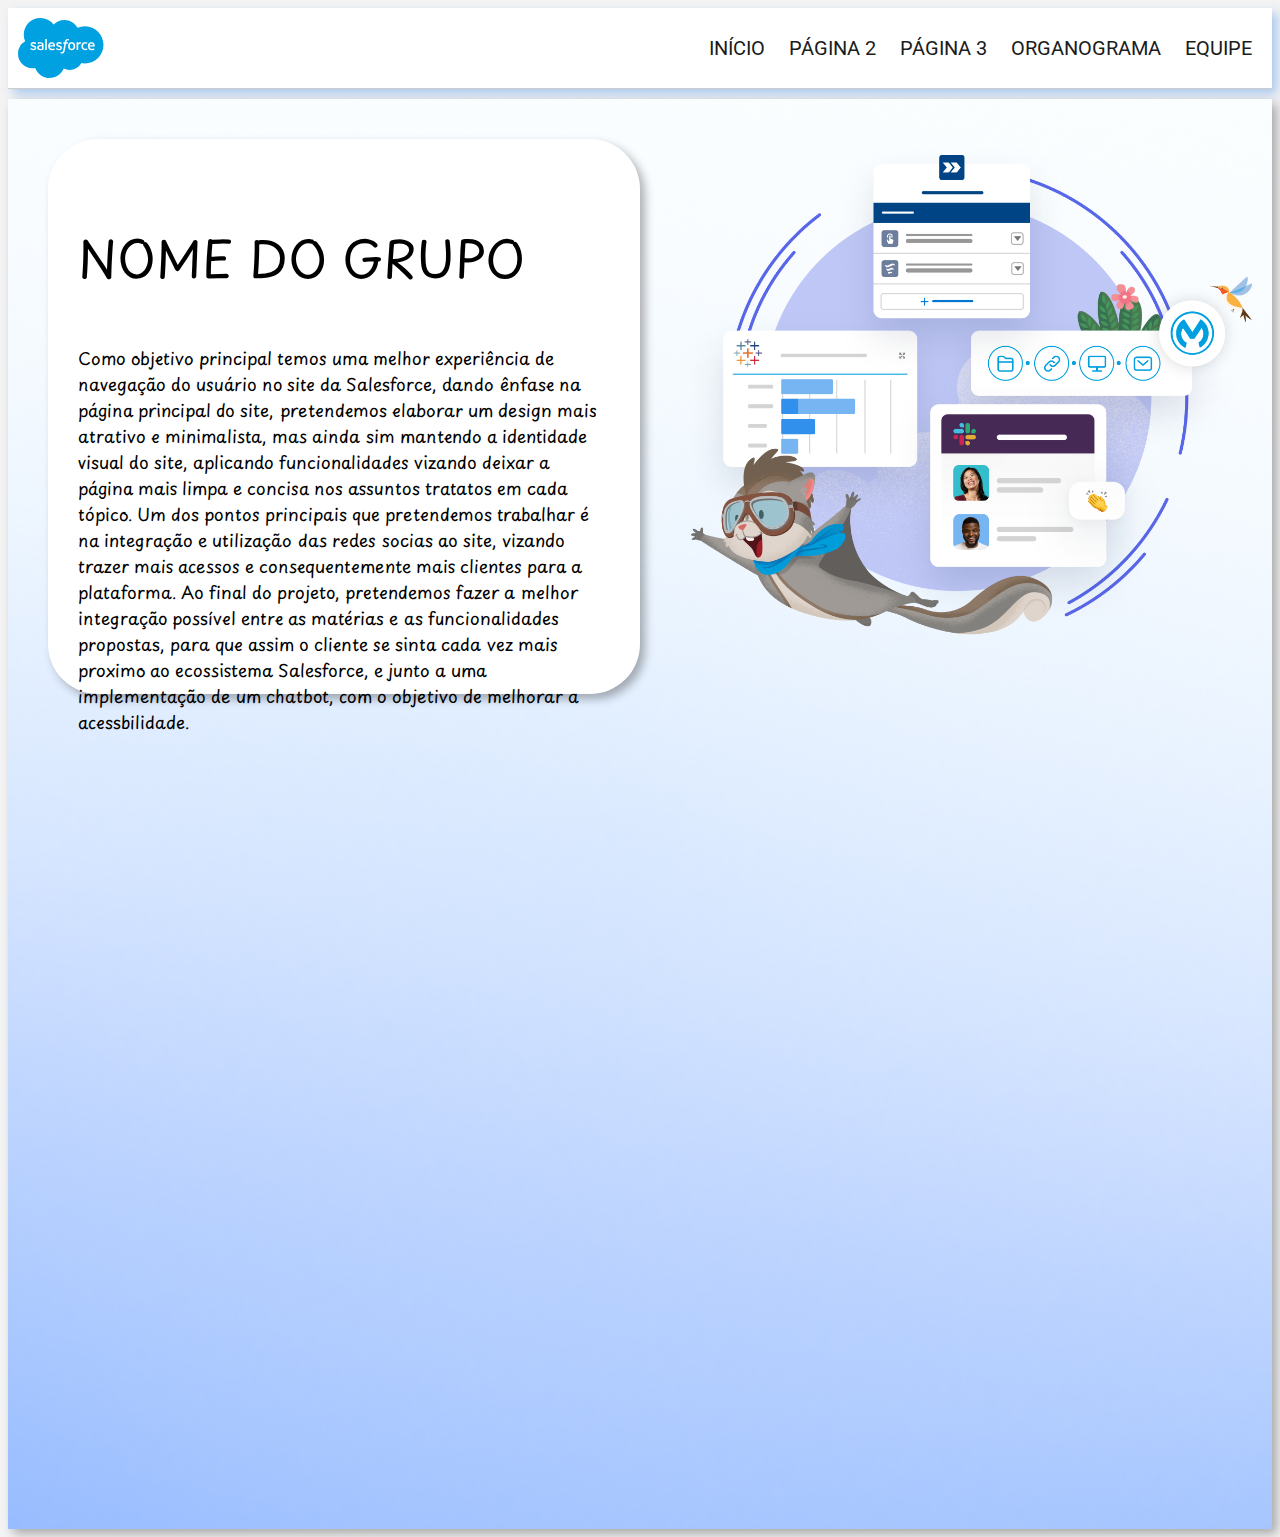
==== web-dev/src/index.html @ db840d7d "ajuste webdev" ====
<!DOCTYPE html>
<html>
<head>
    <meta charset="UTF-8">
    <title>Página Inicial</title>
    <link rel="stylesheet" href="./css/style.css">
</head>
<body>
    <header>
        <img class="logo" src="./img/logo-salesforce.svg" alt="logo">
        <nav>
            <a href="./index.html">INÍCIO</a>
            <a href="#pagina-funcionalidade-1">PÁGINA 2</a>
            <a href="#pagina-funcionalidade-2">PÁGINA 3</a>
            <a href="./organograma.html">ORGANOGRAMA</a>
            <a href="./equipe.html">EQUIPE</a>
        </nav>
    </header>
    <section class="main-section" id="pagina-inicial">
        <div class="main-div">
            <div class="line1">
                <div class="text-main">
                    <p class="main-title">NOME DO GRUPO</p class="title">
                    <p class="main-p">Como objetivo principal temos uma melhor experiência de navegação do usuário no site da Salesforce, dando ênfase na página principal do site, pretendemos elaborar um design mais atrativo e minimalista, mas ainda sim mantendo a identidade visual do site, aplicando funcionalidades vizando deixar a página mais limpa e concisa nos assuntos tratatos em cada tópico. Um dos pontos principais que pretendemos trabalhar é na integração e utilização das redes socias ao site, vizando trazer mais acessos e consequentemente mais clientes para a plataforma. Ao final do projeto, pretendemos fazer a melhor integração possível entre as matérias e as funcionalidades propostas, para que assim o cliente se sinta cada vez mais proximo ao ecossistema Salesforce, e junto a uma implementação de um chatbot, com o objetivo de melhorar a acessbilidade.</p>
                </div>
                <div class="div-jumbo">
                    <img class="jumbo" src="./img/jumbo.png" alt="">
                </div>
            </div>
            
        </div>
    </section>
</body>
</html>
---- web-dev/src/css/style.css ----
@import url('https://fonts.googleapis.com/css2?family=Playpen+Sans&family=Roboto&display=swap');
@import url('https://fonts.googleapis.com/css2?family=Playpen+Sans&display=swap');

body {
    font-family: 'Roboto', sans-serif;
    background-color: #f3f3f3;
}

/* ========
    HEADER
   ======== */

header {
    display: flex;
    align-items: center;
    background-color: #fff;
    color: #1b1c1c;
    justify-content: space-between;
    border-bottom: 1px solid #cccccc;
    box-shadow: 5px 5px 10px rgba(0, 104, 231, 0.3);
}

header h1 {
    margin-left: 10px;
}

.logo {
    height: 60px;
    padding: 10px;
}

nav {
    background-color: #fff;
    padding: 10px;
}
nav a {
    color: #1b1c1c;
    text-decoration: none;
    margin: 0 10px;
    font-size: 20px;
    transition: all;
}

nav a:hover {
    text-decoration: underline;
}

/* ========
    HEADER END
   ======== */

/* ========
    GENERAL
   ======== */

section {
    background-color: #ffffff;
    margin-top: 10px;
    padding: 20px;
    
}

section p {
    font-family: 'Roboto', sans-serif;
    font-size: 17px;
}

h2 {
    color: #000;
}

/* ========
    GENERAL END
   ======== */

/* ========
    PAG-INICIAL
   ======== */

.main-section {
    display: flex;
    box-shadow: 5px 5px 10px rgba(0, 0, 0, 0.3);
    background-image: url(./../img/main-bg2.jpg);
    background-position: center;
}

.main-div {
    display: flex;
    min-height: 150vh;
    padding: 20px;
}

.line1 {
    display: flex;
}

.text-main {
    background-color: #fff;
    max-height: 55vh;
    padding: 30px;
    border-radius: 50px;
    box-shadow: 5px 5px 10px rgba(0, 0, 0, 0.3);
}

.div-jumbo {
    min-width: 50%;
    display: flex;
    justify-content: center;
    
}

.jumbo {
    height: 500px;
    margin-left: 60px;
}

.main-title {
    font-family: 'Playpen Sans', cursive;
    font-size: 50px;
}

.main-p {
    font-family: 'Playpen Sans', cursive;
    color: #000;
}

/* ========
    PAG-INICIAL END
   ======== */

/* ========
    ORGANOGRAMA 
   ======== */

.organograma-section {
    display: flex;
    box-shadow: 5px 5px 10px rgba(0, 0, 0, 0.3);
}

/* ========
    ORGANOGRAMA END
   ======== */

/* ========
    EQUIPE
   ======== */

.box-equipe {
    min-height: 80vh;
}

.equipe {
    display: flex;
    flex-direction: column;
    align-items: center;
    border-bottom: 1px solid #cccccc;
    box-shadow: 5px 5px 10px rgba(0, 104, 231, 0.3);
    /* margin: 10px; */
    min-width: 30%;
    background-color: rgb(255, 255, 255);
}

.equipe-screen {
    display: flex;
    justify-content: space-between;
}


.imagem img {
    width: 100px;
    margin-top: 10px;
    border: 2px solid #fff;
    border-radius: 100%;
}

/* ========
    EQUIPE END
   ======== */
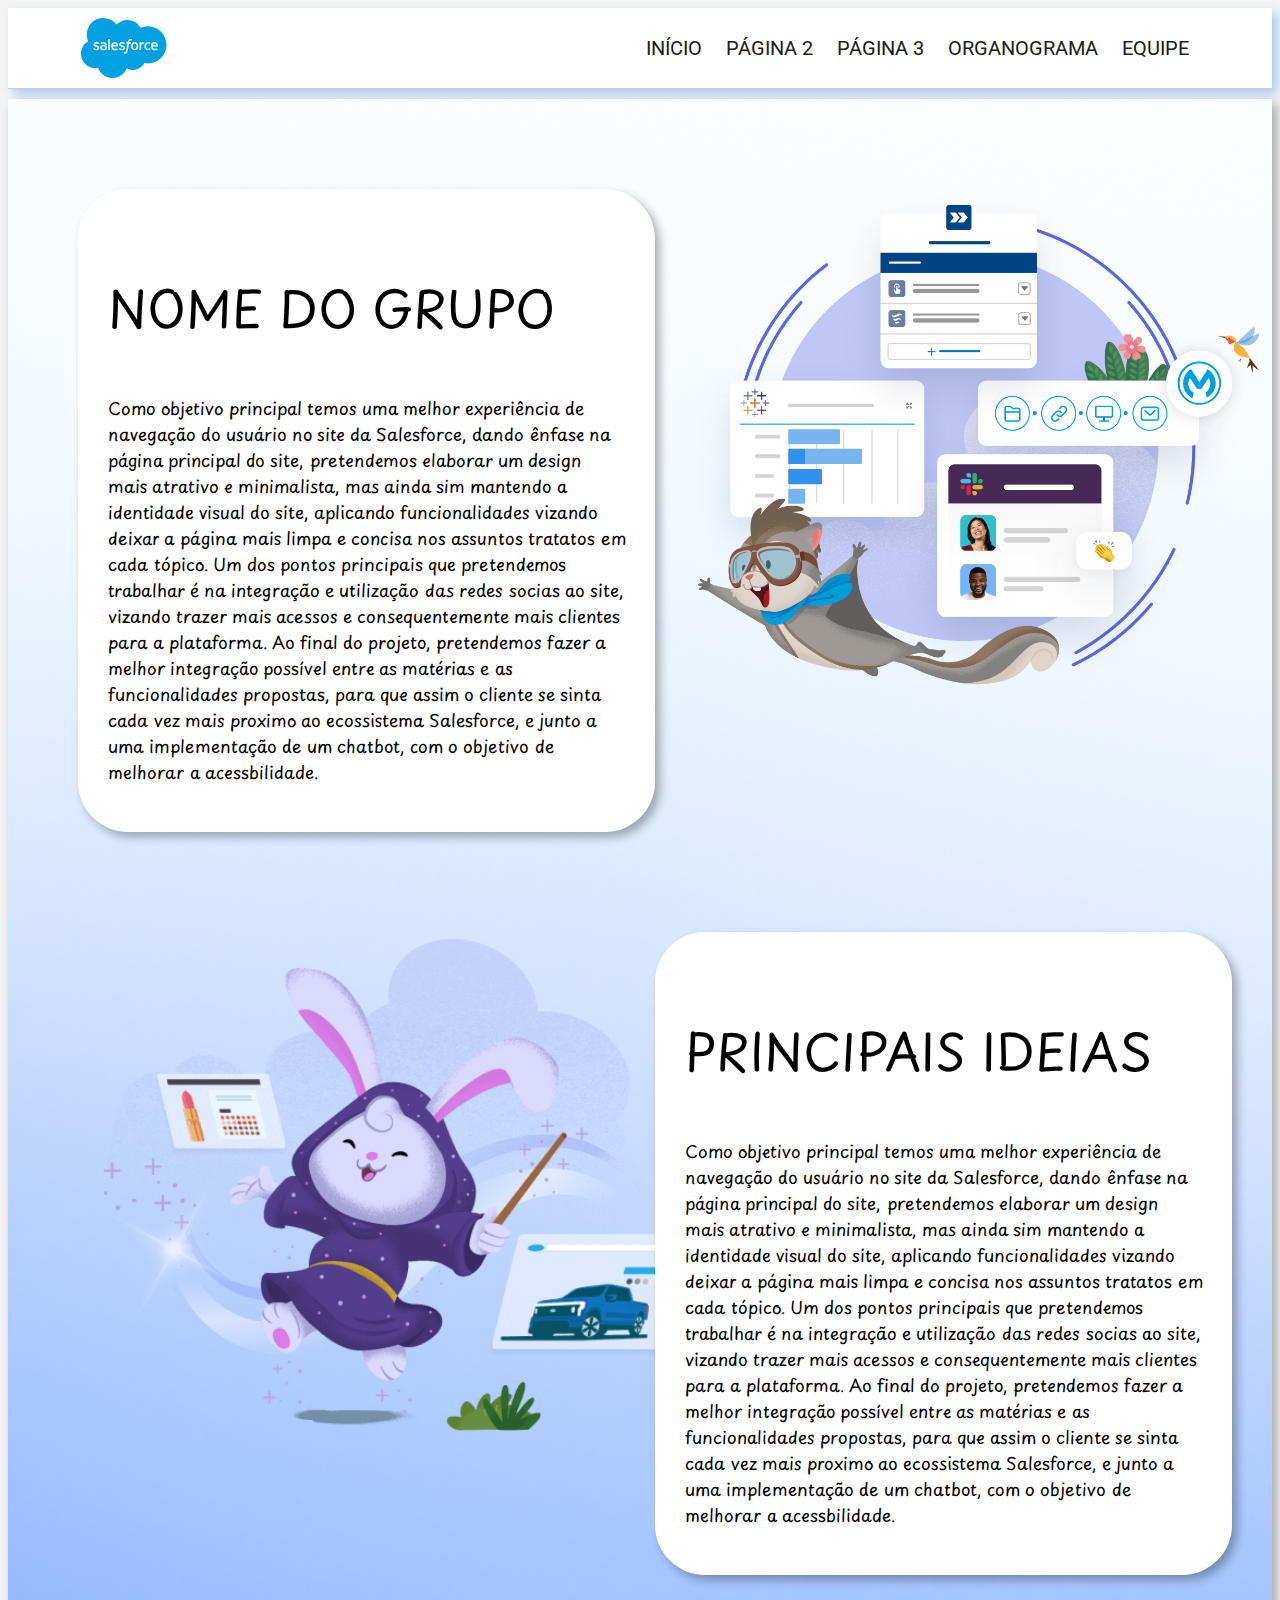
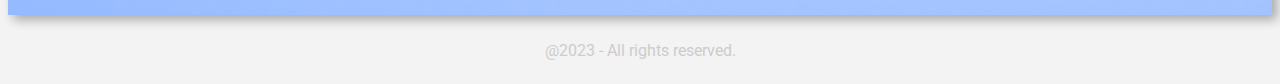
==== commit 3250aea2: "ajuste pag inicial" ====
--- a/web-dev/src/index.html
+++ b/web-dev/src/index.html
@@ -27,8 +27,19 @@
                     <img class="jumbo" src="./img/jumbo.png" alt="">
                 </div>
             </div>
-            
+            <div class="line2">
+                <div class="div-jumbo">
+                    <img class="jumbo" src="./img/coelho.png" alt="">
+                </div>
+                <div class="text-main">
+                    <p class="main-title">PRINCIPAIS IDEIAS</p class="title">
+                    <p class="main-p">Como objetivo principal temos uma melhor experiência de navegação do usuário no site da Salesforce, dando ênfase na página principal do site, pretendemos elaborar um design mais atrativo e minimalista, mas ainda sim mantendo a identidade visual do site, aplicando funcionalidades vizando deixar a página mais limpa e concisa nos assuntos tratatos em cada tópico. Um dos pontos principais que pretendemos trabalhar é na integração e utilização das redes socias ao site, vizando trazer mais acessos e consequentemente mais clientes para a plataforma. Ao final do projeto, pretendemos fazer a melhor integração possível entre as matérias e as funcionalidades propostas, para que assim o cliente se sinta cada vez mais proximo ao ecossistema Salesforce, e junto a uma implementação de um chatbot, com o objetivo de melhorar a acessbilidade.</p>
+                </div>
+            </div>
         </div>
     </section>
+    <footer>
+        <p class="footer-p">@2023 - All rights reserved.</p>
+    </footer>
 </body>
 </html>
--- a/web-dev/src/css/style.css
+++ b/web-dev/src/css/style.css
@@ -27,11 +27,13 @@
 .logo {
     height: 60px;
     padding: 10px;
+    margin-left: 5%;
 }
 
 nav {
     background-color: #fff;
     padding: 10px;
+    margin-right: 5%;
 }
 nav a {
     color: #1b1c1c;
@@ -86,17 +88,25 @@
 
 .main-div {
     display: flex;
+    flex-direction: column;
     min-height: 150vh;
     padding: 20px;
 }
 
 .line1 {
     display: flex;
+    margin-left: 2.5%;
+    margin-top: 50px;
+}
+
+.line2 {
+    display: flex;
+    margin-left: 2.5%;
+    margin-top: 100px;
 }
 
 .text-main {
     background-color: #fff;
-    max-height: 55vh;
     padding: 30px;
     border-radius: 50px;
     box-shadow: 5px 5px 10px rgba(0, 0, 0, 0.3);
@@ -175,4 +185,14 @@
 
 /* ========
     EQUIPE END
-   ======== */+   ======== */
+
+footer {
+    margin-top: 10px;
+    display: flex;
+    justify-content: center;
+}
+
+.footer-p {
+    color: #cccccc;
+}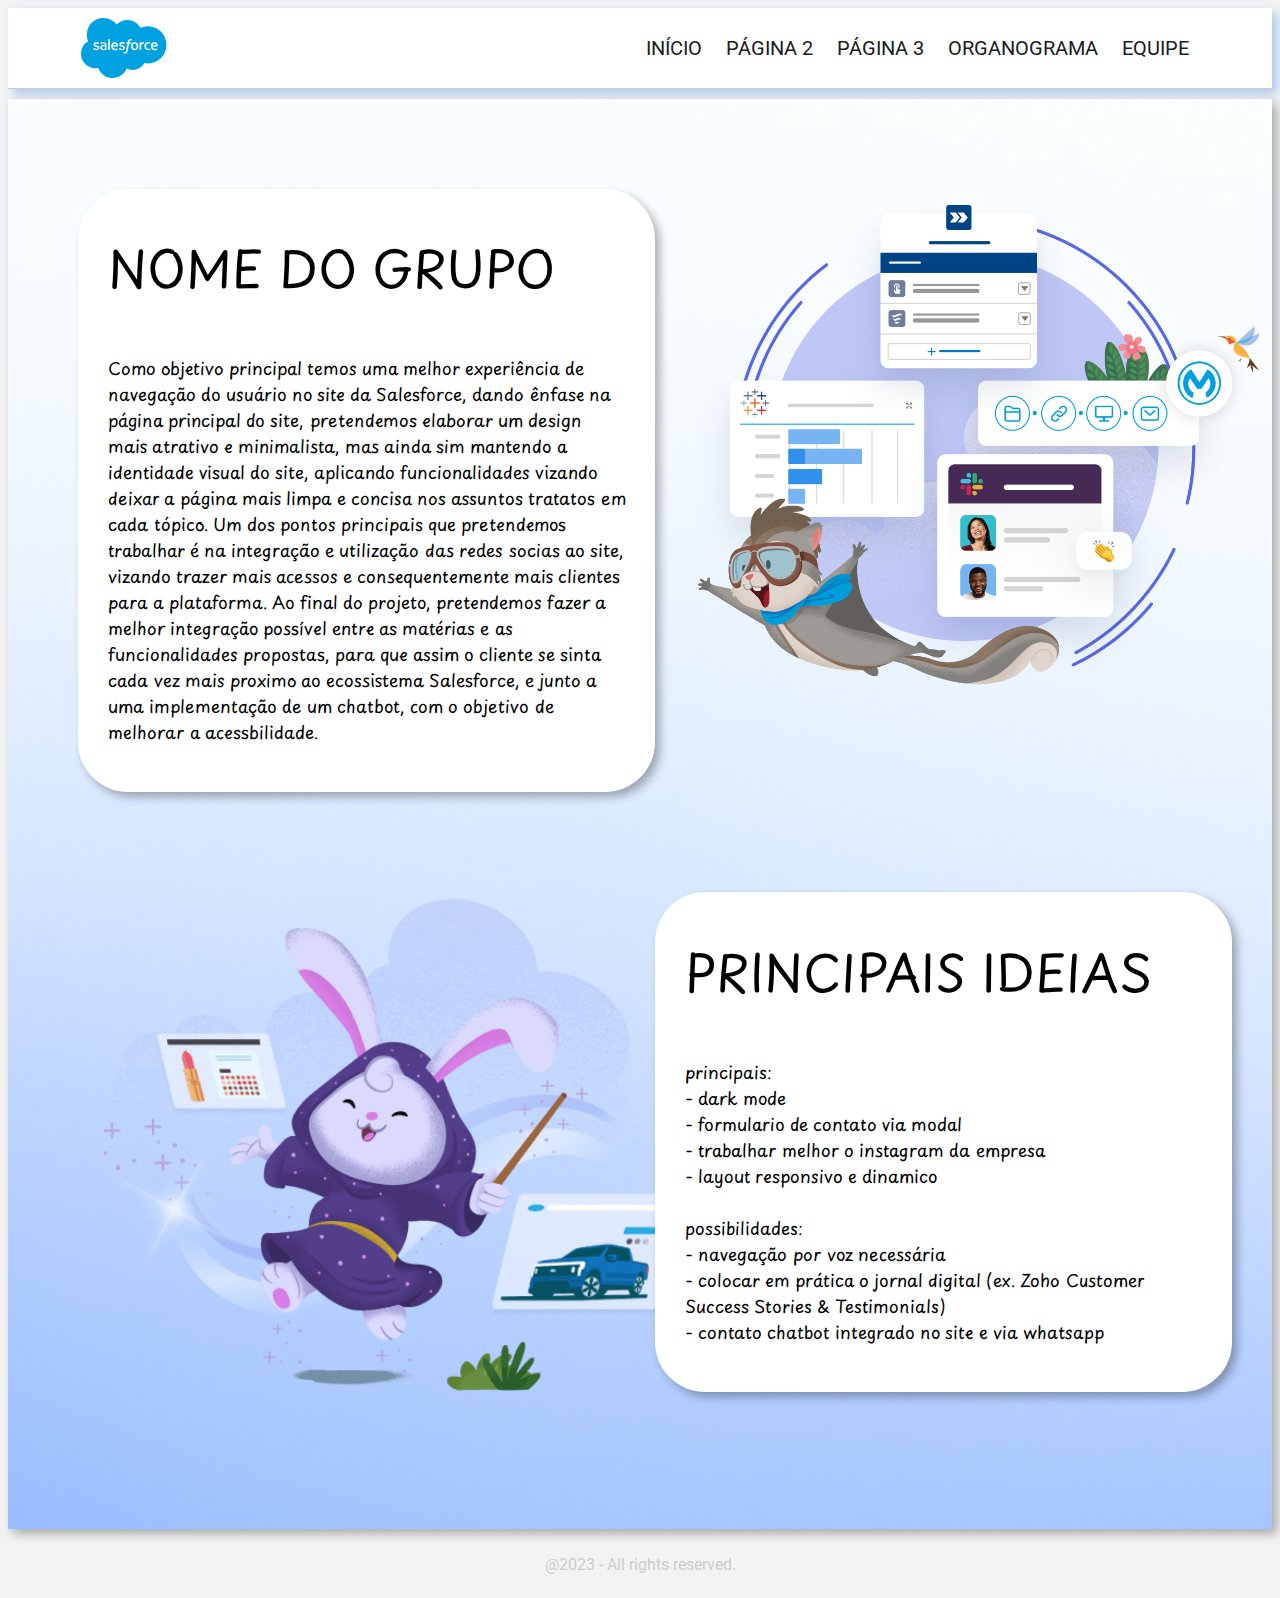
==== commit 96635879: "final da pag inicial" ====
--- a/web-dev/src/index.html
+++ b/web-dev/src/index.html
@@ -33,7 +33,18 @@
                 </div>
                 <div class="text-main">
                     <p class="main-title">PRINCIPAIS IDEIAS</p class="title">
-                    <p class="main-p">Como objetivo principal temos uma melhor experiência de navegação do usuário no site da Salesforce, dando ênfase na página principal do site, pretendemos elaborar um design mais atrativo e minimalista, mas ainda sim mantendo a identidade visual do site, aplicando funcionalidades vizando deixar a página mais limpa e concisa nos assuntos tratatos em cada tópico. Um dos pontos principais que pretendemos trabalhar é na integração e utilização das redes socias ao site, vizando trazer mais acessos e consequentemente mais clientes para a plataforma. Ao final do projeto, pretendemos fazer a melhor integração possível entre as matérias e as funcionalidades propostas, para que assim o cliente se sinta cada vez mais proximo ao ecossistema Salesforce, e junto a uma implementação de um chatbot, com o objetivo de melhorar a acessbilidade.</p>
+                    <p class="main-p">principais:<br>
+
+                        - dark mode<br>
+                        - formulario de contato via modal<br>
+                        - trabalhar melhor o instagram da empresa<br>
+                        - layout responsivo e dinamico<br><br>
+                        
+                        possibilidades:<br>
+                        
+                        - navegação por voz necessária<br>
+                        - colocar em prática o jornal digital (ex. Zoho Customer Success Stories & Testimonials)<br>
+                        - contato chatbot integrado no site e via whatsapp</p>
                 </div>
             </div>
         </div>
--- a/web-dev/src/css/style.css
+++ b/web-dev/src/css/style.css
@@ -4,6 +4,8 @@
 body {
     font-family: 'Roboto', sans-serif;
     background-color: #f3f3f3;
+    margin: 1;
+    padding: 0;
 }
 
 /* ========
@@ -127,6 +129,7 @@
 .main-title {
     font-family: 'Playpen Sans', cursive;
     font-size: 50px;
+    margin-top: 2%;
 }
 
 .main-p {
@@ -156,18 +159,23 @@
    ======== */
 
 .box-equipe {
-    min-height: 80vh;
+    font-family: 'Playpen Sans', cursive;
+    min-height: 83vh;
+    /* background-image: url(./../img/main-bg.jpg);
+    background-position: center; */
+    box-shadow: 5px 5px 10px rgba(0, 0, 0, 0.3);
 }
 
 .equipe {
     display: flex;
     flex-direction: column;
     align-items: center;
-    border-bottom: 1px solid #cccccc;
+    /* border-bottom: 1px solid #cccccc; */
     box-shadow: 5px 5px 10px rgba(0, 104, 231, 0.3);
     /* margin: 10px; */
     min-width: 30%;
-    background-color: rgb(255, 255, 255);
+    background-image: url(./../img/main-bg2.jpg);
+    background-position: center;
 }
 
 .equipe-screen {
@@ -179,7 +187,7 @@
 .imagem img {
     width: 100px;
     margin-top: 10px;
-    border: 2px solid #fff;
+    border: 5px solid #fff;
     border-radius: 100%;
 }
 
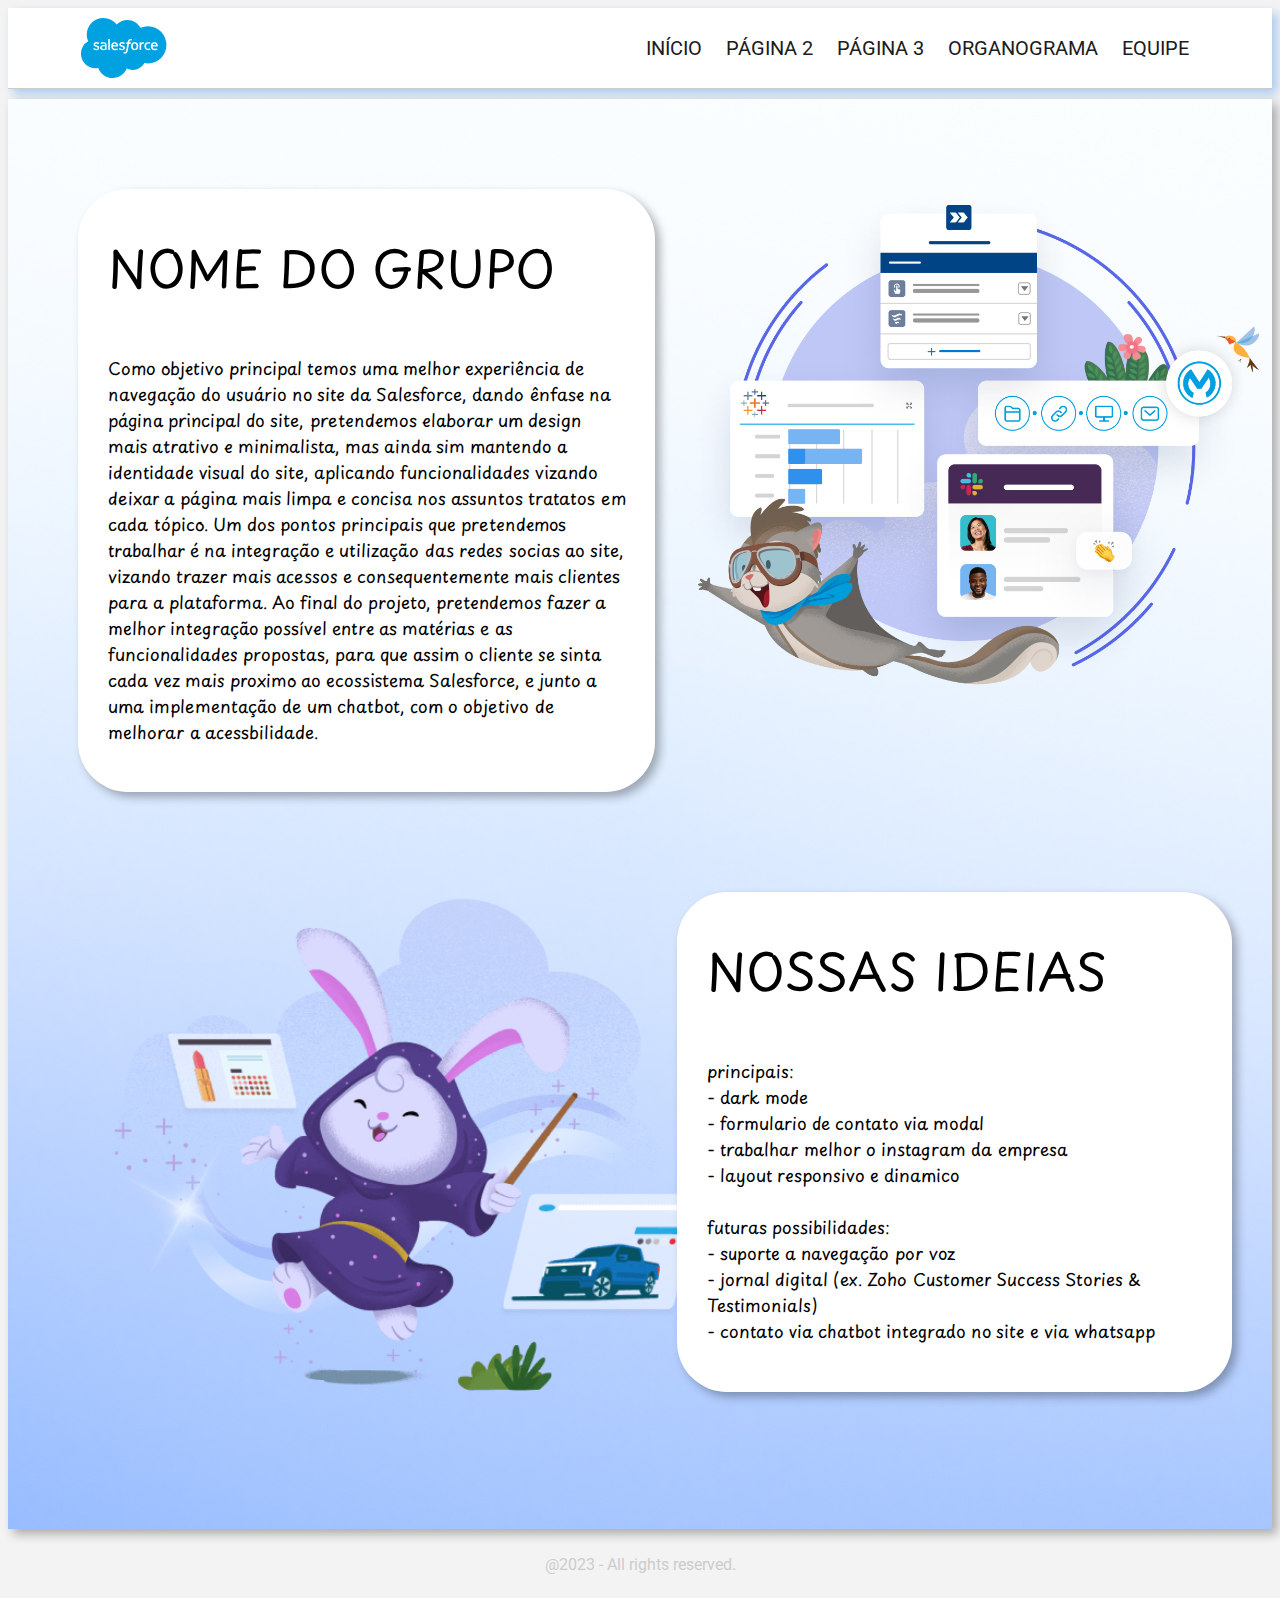
==== commit 3f5ce289: "ajuste" ====
--- a/web-dev/src/index.html
+++ b/web-dev/src/index.html
@@ -32,7 +32,7 @@
                     <img class="jumbo" src="./img/coelho.png" alt="">
                 </div>
                 <div class="text-main">
-                    <p class="main-title">PRINCIPAIS IDEIAS</p class="title">
+                    <p class="main-title">NOSSAS IDEIAS</p class="title">
                     <p class="main-p">principais:<br>
 
                         - dark mode<br>
@@ -40,11 +40,11 @@
                         - trabalhar melhor o instagram da empresa<br>
                         - layout responsivo e dinamico<br><br>
                         
-                        possibilidades:<br>
+                        futuras possibilidades:<br>
                         
-                        - navegação por voz necessária<br>
-                        - colocar em prática o jornal digital (ex. Zoho Customer Success Stories & Testimonials)<br>
-                        - contato chatbot integrado no site e via whatsapp</p>
+                        - suporte a navegação por voz<br>
+                        - jornal digital (ex. Zoho Customer Success Stories & Testimonials)<br>
+                        - contato via chatbot integrado no site e via whatsapp</p>
                 </div>
             </div>
         </div>
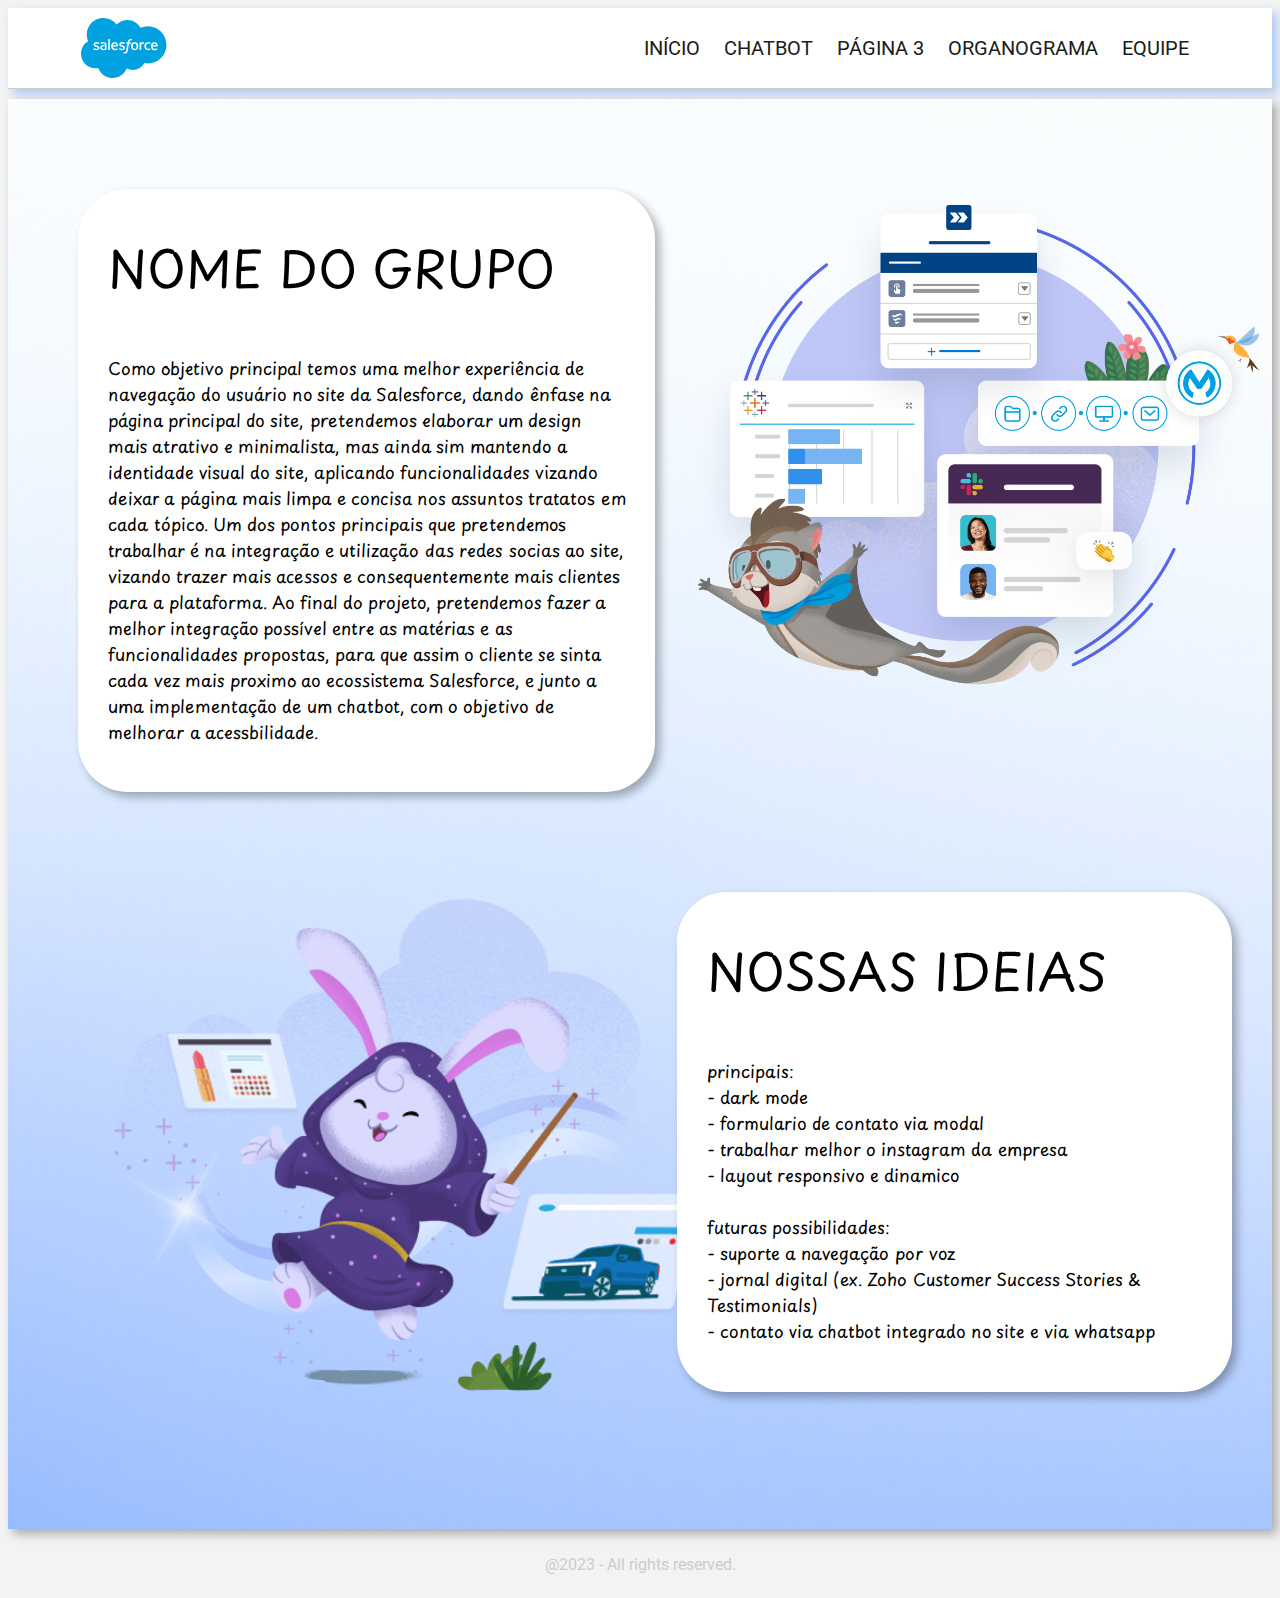
==== commit fc27464a: "pag chatbot webdev" ====
--- a/web-dev/src/index.html
+++ b/web-dev/src/index.html
@@ -10,7 +10,7 @@
         <img class="logo" src="./img/logo-salesforce.svg" alt="logo">
         <nav>
             <a href="./index.html">INÍCIO</a>
-            <a href="#pagina-funcionalidade-1">PÁGINA 2</a>
+            <a href="./chatbot.html">CHATBOT</a>
             <a href="#pagina-funcionalidade-2">PÁGINA 3</a>
             <a href="./organograma.html">ORGANOGRAMA</a>
             <a href="./equipe.html">EQUIPE</a>
--- a/web-dev/src/css/style.css
+++ b/web-dev/src/css/style.css
@@ -152,6 +152,21 @@
 
 /* ========
     ORGANOGRAMA END
+   ======== */
+
+/* ========
+CHATBOT END
+======== */
+
+.main-div-chatbot {
+    display: flex;
+    flex-direction: column;
+    min-height: 72vh;
+    padding: 20px;
+}
+
+/* ========
+    CHATBOT END
    ======== */
 
 /* ========
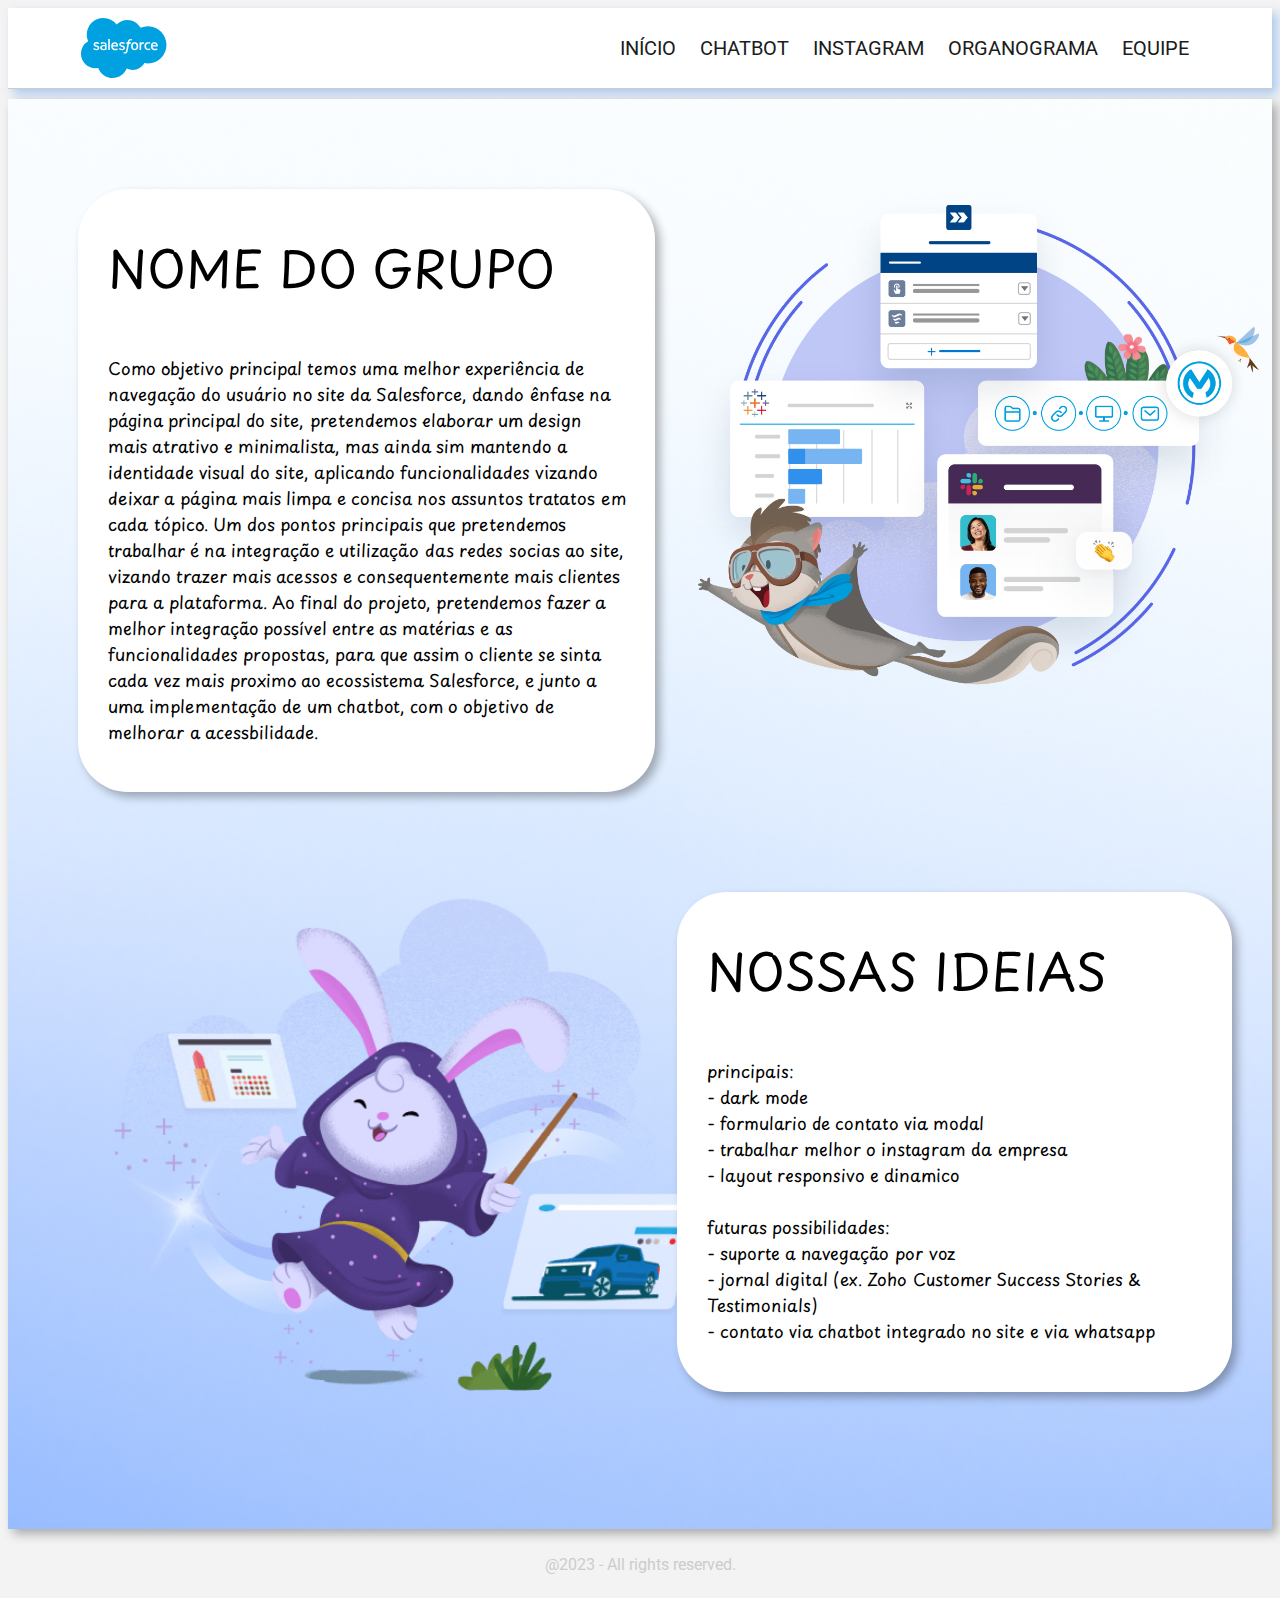
==== commit 90530030: "navbar final" ====
--- a/web-dev/src/index.html
+++ b/web-dev/src/index.html
@@ -11,7 +11,7 @@
         <nav>
             <a href="./index.html">INÍCIO</a>
             <a href="./chatbot.html">CHATBOT</a>
-            <a href="#pagina-funcionalidade-2">PÁGINA 3</a>
+            <a href="./instagram.html">INSTAGRAM</a>
             <a href="./organograma.html">ORGANOGRAMA</a>
             <a href="./equipe.html">EQUIPE</a>
         </nav>
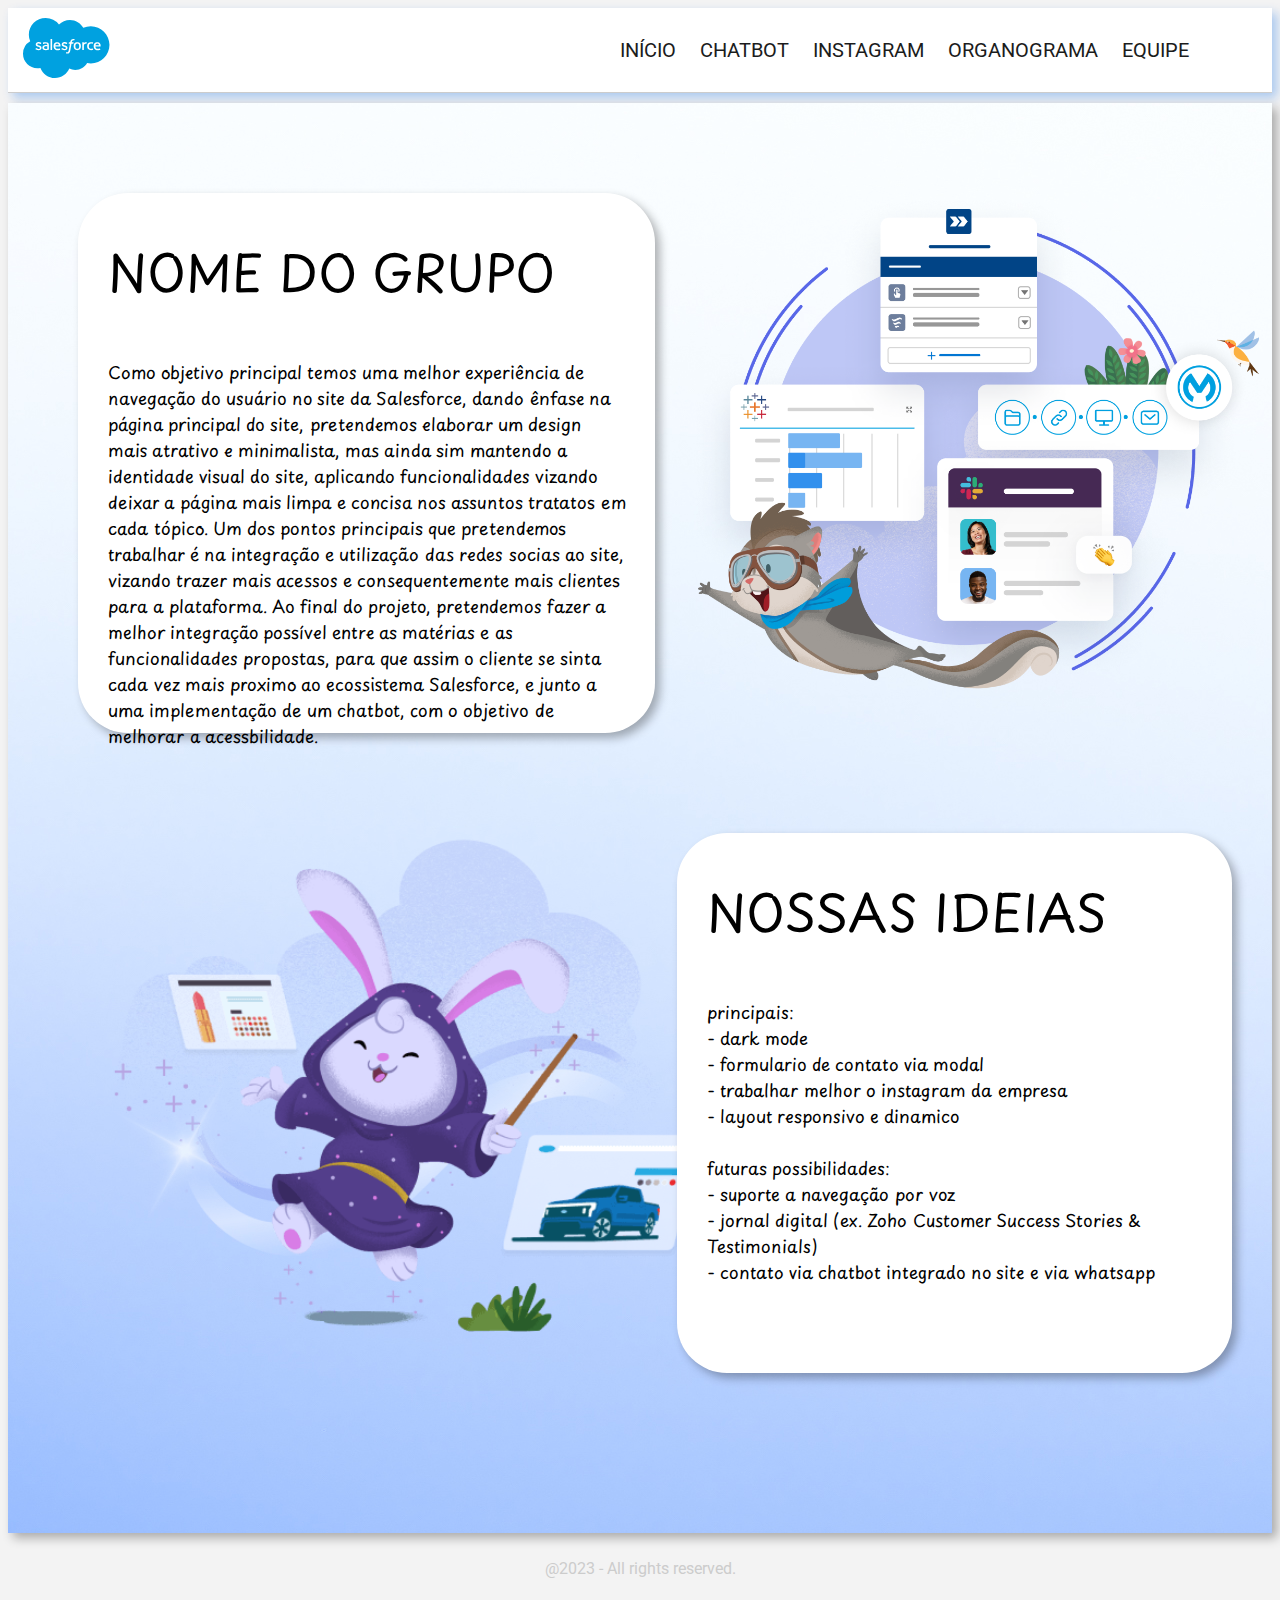
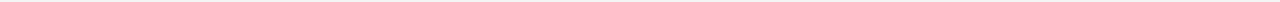
==== commit 2fe6790f: "Add link logo" ====
--- a/web-dev/src/index.html
+++ b/web-dev/src/index.html
@@ -6,8 +6,8 @@
     <link rel="stylesheet" href="./css/style.css">
 </head>
 <body>
-    <header>
-        <img class="logo" src="./img/logo-salesforce.svg" alt="logo">
+    <header>  
+        <a href="./index.html"><img class="logo" src="./img/logo-salesforce.svg" alt="logo"></a>
         <nav>
             <a href="./index.html">INÍCIO</a>
             <a href="./chatbot.html">CHATBOT</a>
--- a/web-dev/src/css/style.css
+++ b/web-dev/src/css/style.css
@@ -31,18 +31,23 @@
     padding: 10px;
     margin-left: 5%;
 }
+.logo:hover {
+    cursor: pointer;
+}
 
 nav {
     background-color: #fff;
     padding: 10px;
     margin-right: 5%;
+    transition: 0.2s;
+    
 }
 nav a {
     color: #1b1c1c;
     text-decoration: none;
     margin: 0 10px;
     font-size: 20px;
-    transition: all;
+    
 }
 
 nav a:hover {
@@ -99,12 +104,14 @@
     display: flex;
     margin-left: 2.5%;
     margin-top: 50px;
+    height: 60vh;
 }
 
 .line2 {
     display: flex;
     margin-left: 2.5%;
     margin-top: 100px;
+    height: 60vh;
 }
 
 .text-main {
@@ -124,6 +131,23 @@
 .jumbo {
     height: 500px;
     margin-left: 60px;
+    transition: 0.2s;
+}
+
+.jumbo:hover {
+    height: 520px;
+}
+
+.insta {
+    height: 500px;
+    border: 5px solid #fff;
+    border-radius: 20px;
+    box-shadow: 5px 5px 10px rgba(0, 0, 0, 0.3);
+    transition: 0.2s;
+}
+
+.insta:hover {
+    height: 520px;
 }
 
 .main-title {
@@ -191,6 +215,15 @@
     min-width: 30%;
     background-image: url(./../img/main-bg2.jpg);
     background-position: center;
+    transition: 0.2s;
+}
+
+.equipe:hover {
+    
+    min-width: 32%;
+
+
+
 }
 
 .equipe-screen {
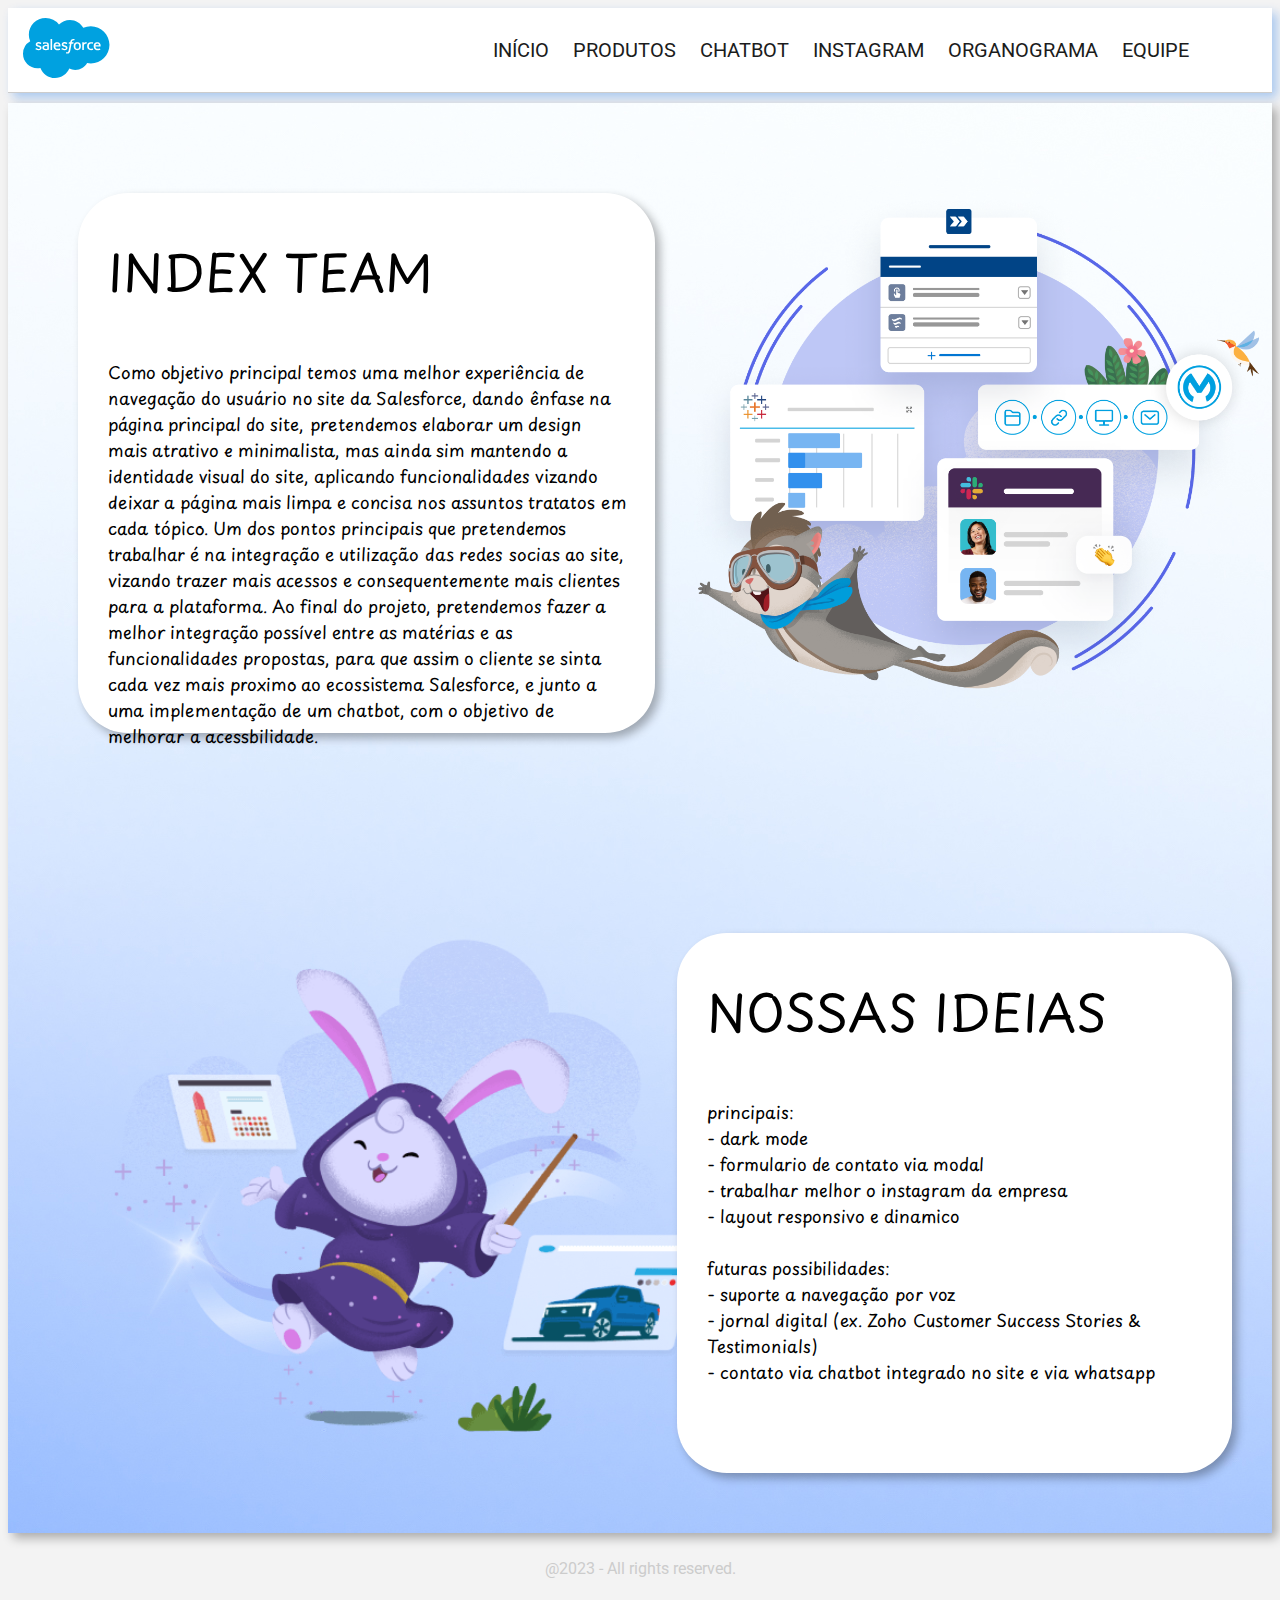
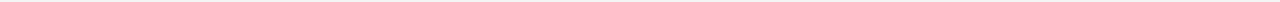
==== commit 7b7f0cad: "final webdev" ====
--- a/web-dev/src/index.html
+++ b/web-dev/src/index.html
@@ -4,12 +4,14 @@
     <meta charset="UTF-8">
     <title>Página Inicial</title>
     <link rel="stylesheet" href="./css/style.css">
+    <link rel="shortcut icon" type="imagex/png" href="./img/logo-salesforce.svg">
 </head>
 <body>
     <header>  
         <a href="./index.html"><img class="logo" src="./img/logo-salesforce.svg" alt="logo"></a>
         <nav>
             <a href="./index.html">INÍCIO</a>
+            <a href="./produtos.html">PRODUTOS</a>
             <a href="./chatbot.html">CHATBOT</a>
             <a href="./instagram.html">INSTAGRAM</a>
             <a href="./organograma.html">ORGANOGRAMA</a>
@@ -20,7 +22,7 @@
         <div class="main-div">
             <div class="line1">
                 <div class="text-main">
-                    <p class="main-title">NOME DO GRUPO</p class="title">
+                    <p class="main-title">INDEX TEAM</p class="title">
                     <p class="main-p">Como objetivo principal temos uma melhor experiência de navegação do usuário no site da Salesforce, dando ênfase na página principal do site, pretendemos elaborar um design mais atrativo e minimalista, mas ainda sim mantendo a identidade visual do site, aplicando funcionalidades vizando deixar a página mais limpa e concisa nos assuntos tratatos em cada tópico. Um dos pontos principais que pretendemos trabalhar é na integração e utilização das redes socias ao site, vizando trazer mais acessos e consequentemente mais clientes para a plataforma. Ao final do projeto, pretendemos fazer a melhor integração possível entre as matérias e as funcionalidades propostas, para que assim o cliente se sinta cada vez mais proximo ao ecossistema Salesforce, e junto a uma implementação de um chatbot, com o objetivo de melhorar a acessbilidade.</p>
                 </div>
                 <div class="div-jumbo">
--- a/web-dev/src/css/style.css
+++ b/web-dev/src/css/style.css
@@ -110,7 +110,7 @@
 .line2 {
     display: flex;
     margin-left: 2.5%;
-    margin-top: 100px;
+    margin-top: 200px;
     height: 60vh;
 }
 
@@ -174,6 +174,23 @@
     box-shadow: 5px 5px 10px rgba(0, 0, 0, 0.3);
 }
 
+.organograma-div {
+    display: flex;
+    min-width: 100%;
+    flex-direction: column;
+    align-items: center;
+    
+}
+
+.organograma {
+    width: 1000px;
+}
+
+.organograma-box {
+    width: 100%;
+    justify-items: left;
+}
+
 /* ========
     ORGANOGRAMA END
    ======== */
@@ -185,7 +202,7 @@
 .main-div-chatbot {
     display: flex;
     flex-direction: column;
-    min-height: 72vh;
+    min-height: 74vh;
     padding: 20px;
 }
 
